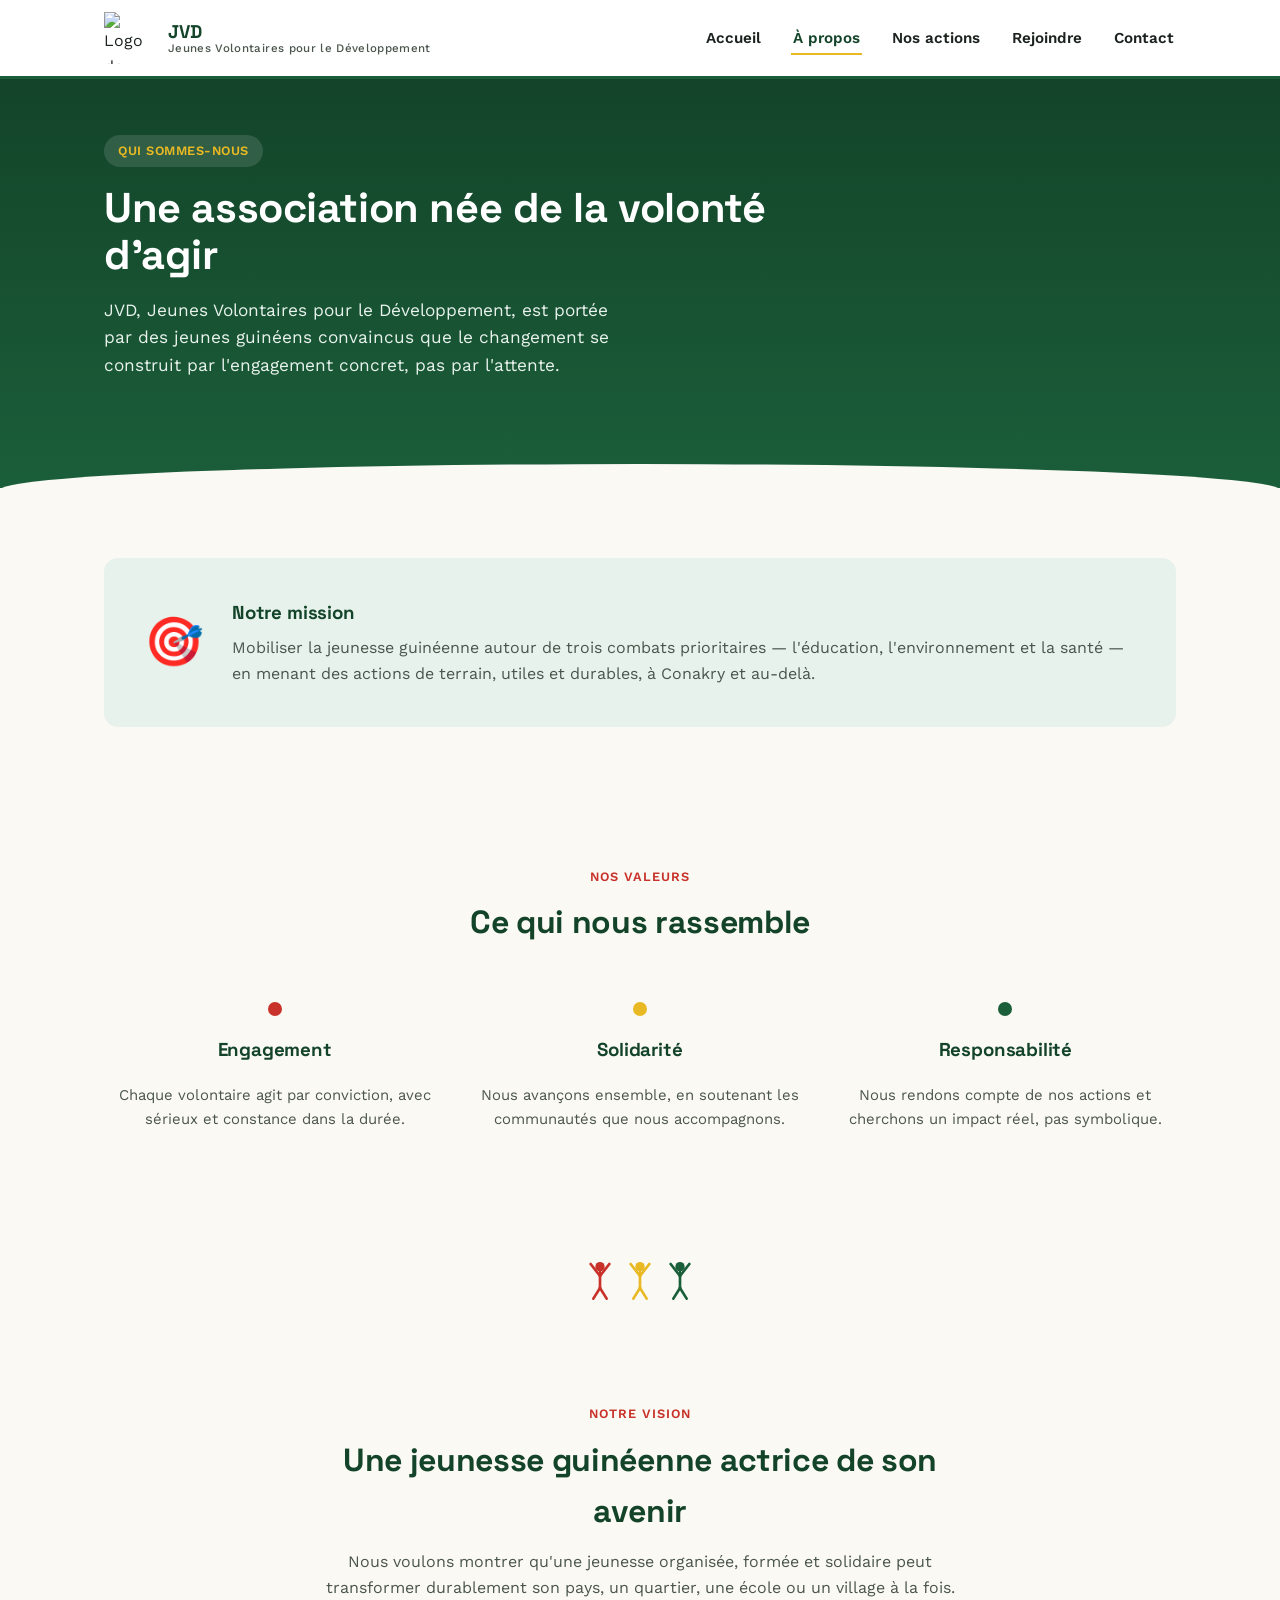
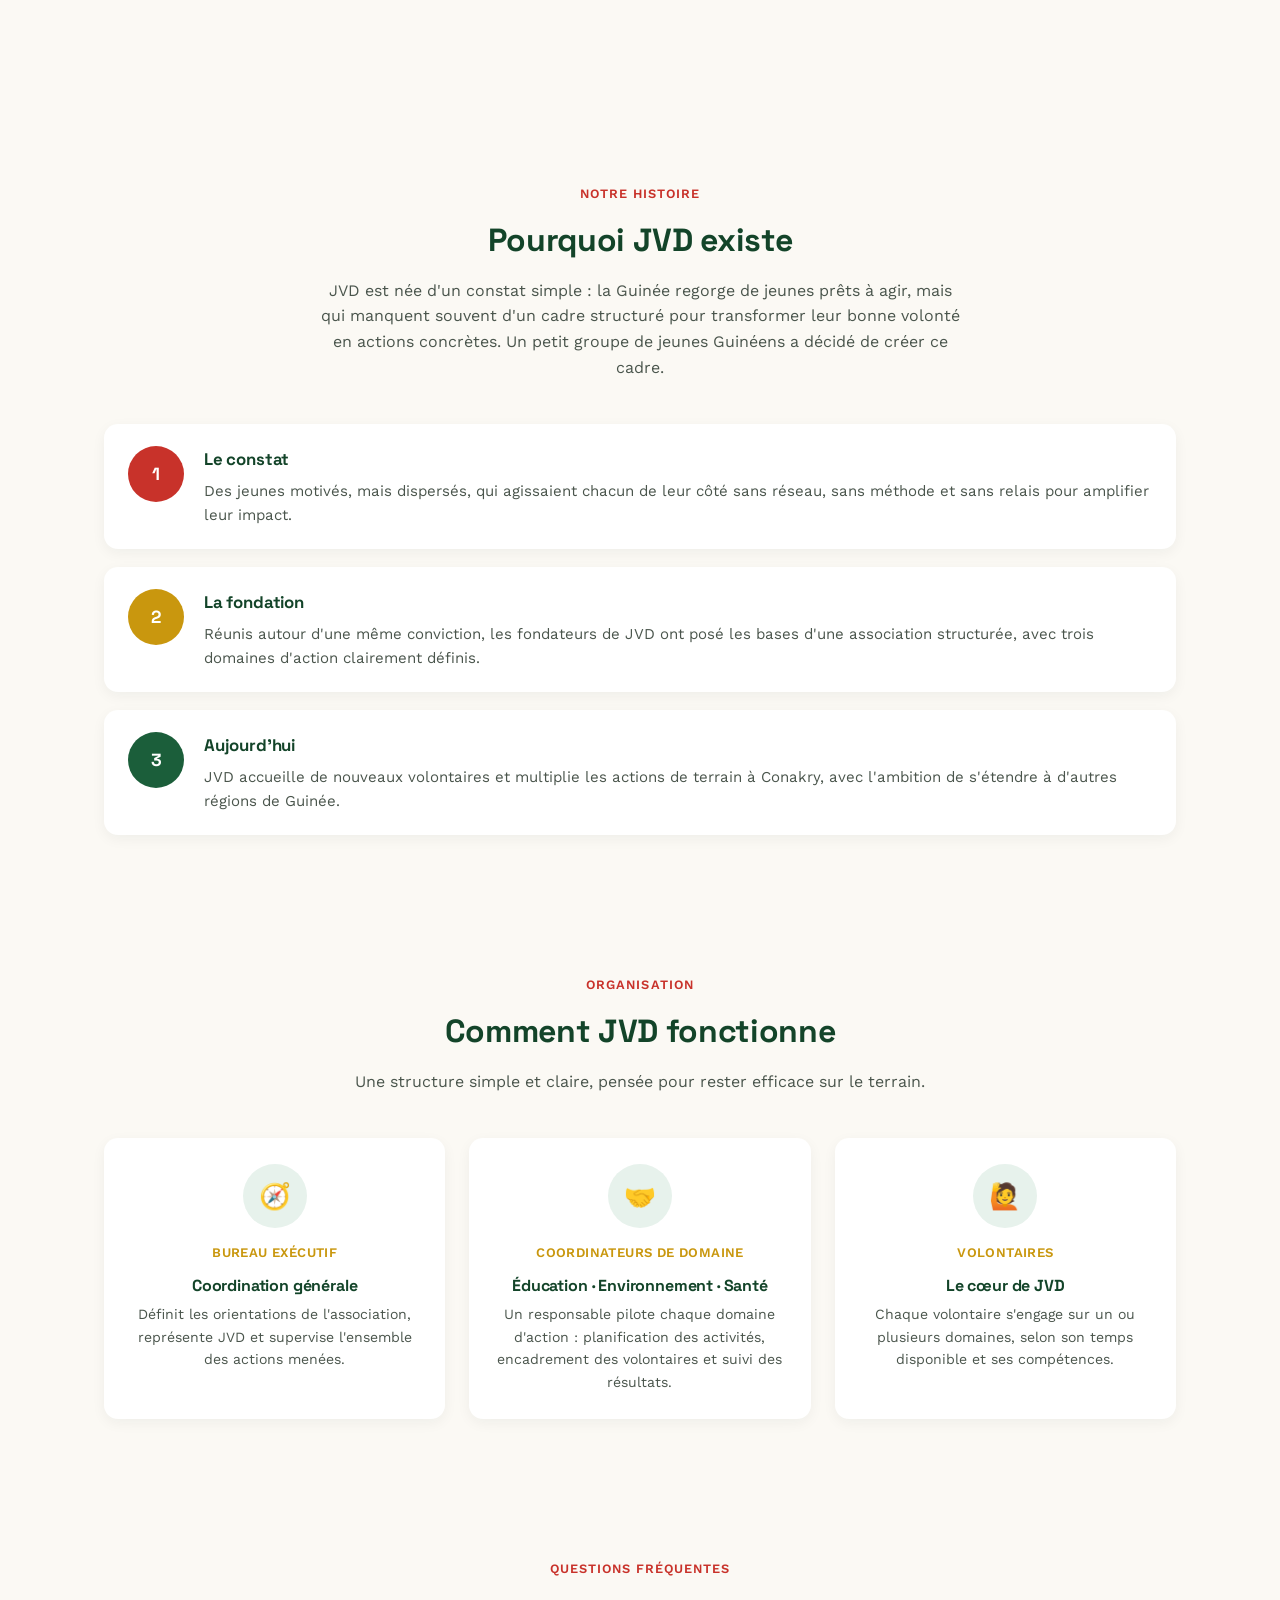
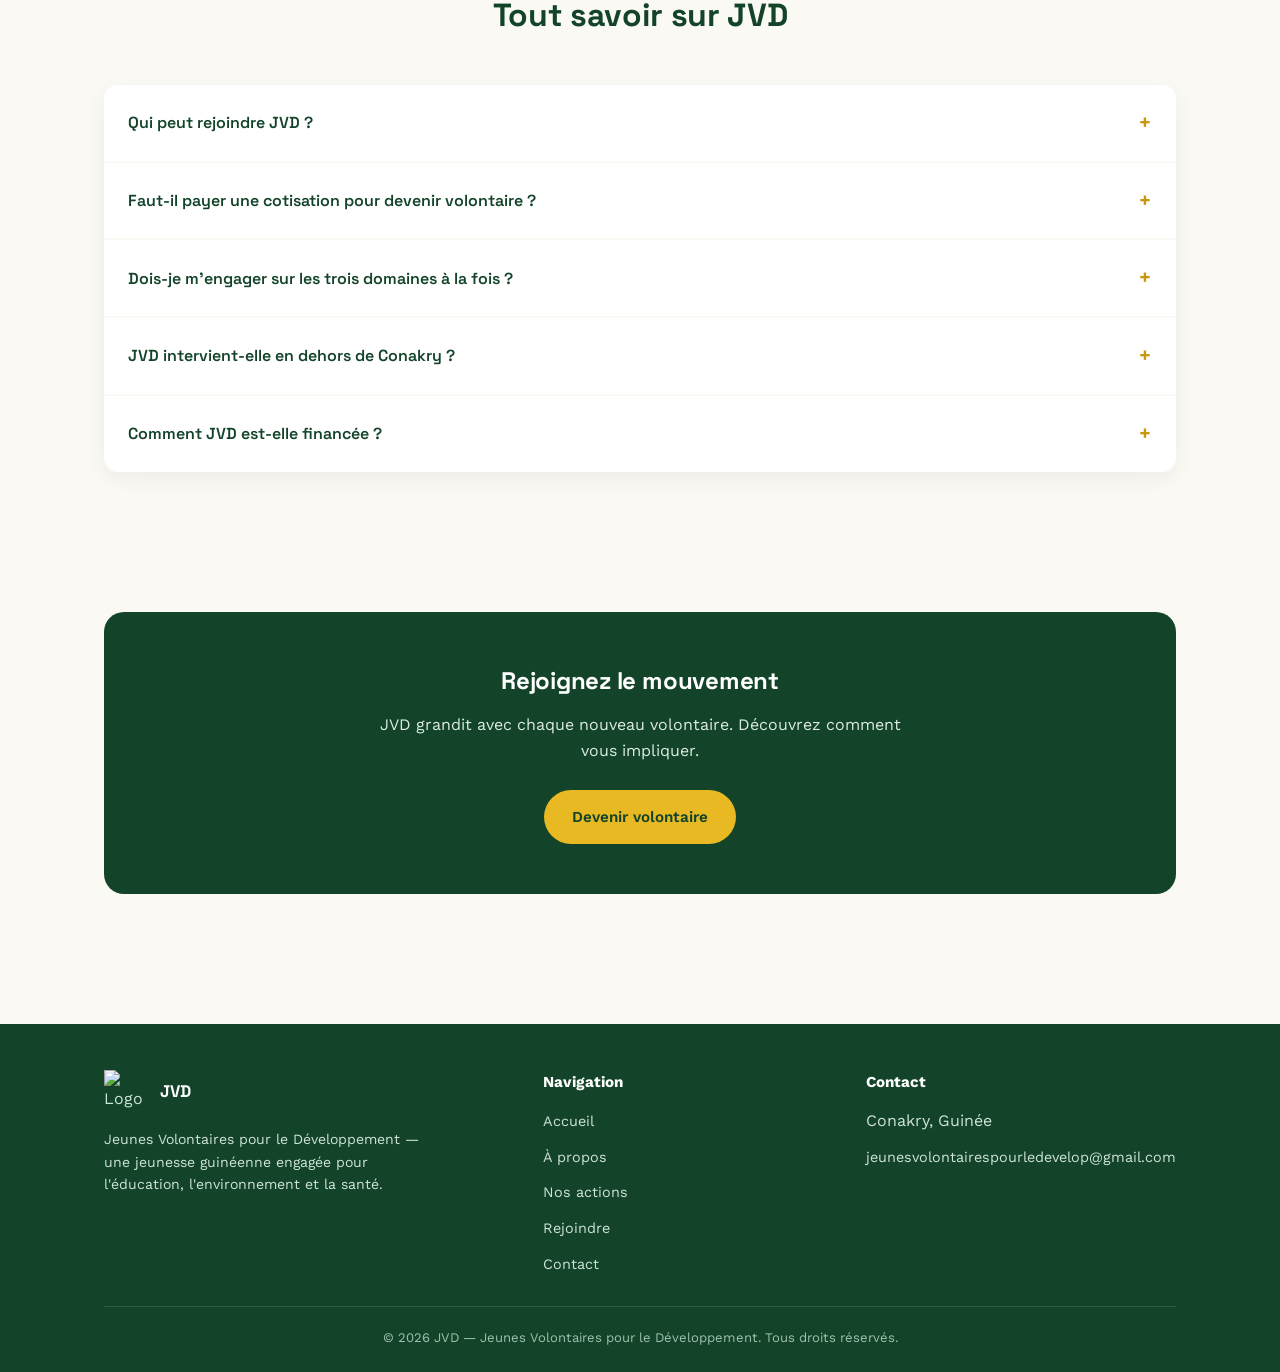
==== a-propos.html @ d4196203 "Add files via upload" ====
<!DOCTYPE html>
<html lang="fr">
<head>
<meta charset="UTF-8">
<meta name="viewport" content="width=device-width, initial-scale=1.0">
<title>À propos — JVD</title>
<meta name="description" content="Découvrez JVD, Jeunes Volontaires pour le Développement : notre mission, nos valeurs et notre vision pour la Guinée.">
<link rel="icon" href="logo.png">
<link rel="stylesheet" href="style.css">
</head>
<body>
<a href="#main" class="skip-link">Aller au contenu</a>

<header>
  <div class="nav-row">
    <a href="index.html" class="brand">
      <img src="logo.png" alt="Logo de JVD">
      <span class="brand-text">
        <span class="brand-word">JVD</span>
        <span class="brand-tag">Jeunes Volontaires pour le Développement</span>
      </span>
    </a>
    <button class="nav-toggle" aria-label="Ouvrir le menu" aria-expanded="false">
      <span></span><span></span><span></span>
    </button>
    <nav>
      <ul>
        <li><a href="index.html">Accueil</a></li>
        <li><a href="a-propos.html" aria-current="page">À propos</a></li>
        <li><a href="actions.html">Nos actions</a></li>
        <li><a href="rejoindre.html">Rejoindre</a></li>
        <li><a href="contact.html">Contact</a></li>
      </ul>
    </nav>
  </div>
</header>

<main id="main">

  <section class="hero" style="padding:56px 0 80px;">
    <div class="wrap">
      <span class="eyebrow">Qui sommes-nous</span>
      <h1 style="max-width:700px;">Une association née de la volonté d'agir</h1>
      <p class="lead">JVD, Jeunes Volontaires pour le Développement, est portée par des jeunes guinéens convaincus que le changement se construit par l'engagement concret, pas par l'attente.</p>
    </div>
  </section>

  <section>
    <div class="wrap">
      <div class="mission-strip">
        <span class="mark">🎯</span>
        <div>
          <h3 style="margin:0 0 8px;">Notre mission</h3>
          <p style="margin:0;color:var(--ink-soft);">Mobiliser la jeunesse guinéenne autour de trois combats prioritaires — l'éducation, l'environnement et la santé — en menant des actions de terrain, utiles et durables, à Conakry et au-delà.</p>
        </div>
      </div>
    </div>
  </section>

  <section>
    <div class="wrap">
      <div class="section-head">
        <span class="kicker">Nos valeurs</span>
        <h2>Ce qui nous rassemble</h2>
      </div>
      <div class="values">
        <div class="value">
          <div class="dot" style="background:var(--red);"></div>
          <h3>Engagement</h3>
          <p style="color:var(--ink-soft);font-size:.93rem;">Chaque volontaire agit par conviction, avec sérieux et constance dans la durée.</p>
        </div>
        <div class="value">
          <div class="dot" style="background:var(--gold);"></div>
          <h3>Solidarité</h3>
          <p style="color:var(--ink-soft);font-size:.93rem;">Nous avançons ensemble, en soutenant les communautés que nous accompagnons.</p>
        </div>
        <div class="value">
          <div class="dot" style="background:var(--green);"></div>
          <h3>Responsabilité</h3>
          <p style="color:var(--ink-soft);font-size:.93rem;">Nous rendons compte de nos actions et cherchons un impact réel, pas symbolique.</p>
        </div>
      </div>
    </div>
  </section>

  <div class="divider-trio">
    <svg viewBox="0 0 40 60" width="40" style="color:var(--red)"><circle cx="20" cy="10" r="7" fill="currentColor"/><g fill="none" stroke="currentColor" stroke-width="4" stroke-linecap="round"><line x1="20" y1="18" x2="20" y2="42"/><line x1="20" y1="24" x2="6" y2="6"/><line x1="20" y1="24" x2="34" y2="6"/><line x1="20" y1="42" x2="10" y2="58"/><line x1="20" y1="42" x2="30" y2="58"/></g></svg>
    <svg viewBox="0 0 40 60" width="40" style="color:var(--gold)"><circle cx="20" cy="10" r="7" fill="currentColor"/><g fill="none" stroke="currentColor" stroke-width="4" stroke-linecap="round"><line x1="20" y1="18" x2="20" y2="42"/><line x1="20" y1="24" x2="6" y2="6"/><line x1="20" y1="24" x2="34" y2="6"/><line x1="20" y1="42" x2="10" y2="58"/><line x1="20" y1="42" x2="30" y2="58"/></g></svg>
    <svg viewBox="0 0 40 60" width="40" style="color:var(--green)"><circle cx="20" cy="10" r="7" fill="currentColor"/><g fill="none" stroke="currentColor" stroke-width="4" stroke-linecap="round"><line x1="20" y1="18" x2="20" y2="42"/><line x1="20" y1="24" x2="6" y2="6"/><line x1="20" y1="24" x2="34" y2="6"/><line x1="20" y1="42" x2="10" y2="58"/><line x1="20" y1="42" x2="30" y2="58"/></g></svg>
  </div>

  <section>
    <div class="wrap">
      <div class="section-head">
        <span class="kicker">Notre vision</span>
        <h2>Une jeunesse guinéenne actrice de son avenir</h2>
        <p>Nous voulons montrer qu'une jeunesse organisée, formée et solidaire peut transformer durablement son pays, un quartier, une école ou un village à la fois.</p>
      </div>
    </div>
  </section>

  <section>
    <div class="wrap">
      <div class="section-head">
        <span class="kicker">Notre histoire</span>
        <h2>Pourquoi JVD existe</h2>
        <p>JVD est née d'un constat simple : la Guinée regorge de jeunes prêts à agir, mais qui manquent souvent d'un cadre structuré pour transformer leur bonne volonté en actions concrètes. Un petit groupe de jeunes Guinéens a décidé de créer ce cadre.</p>
      </div>
      <div class="pillars">
        <div class="pillar">
          <div class="num" style="background:var(--red);">1</div>
          <div>
            <h3>Le constat</h3>
            <p>Des jeunes motivés, mais dispersés, qui agissaient chacun de leur côté sans réseau, sans méthode et sans relais pour amplifier leur impact.</p>
          </div>
        </div>
        <div class="pillar">
          <div class="num" style="background:var(--gold-deep);">2</div>
          <div>
            <h3>La fondation</h3>
            <p>Réunis autour d'une même conviction, les fondateurs de JVD ont posé les bases d'une association structurée, avec trois domaines d'action clairement définis.</p>
          </div>
        </div>
        <div class="pillar">
          <div class="num" style="background:var(--green);">3</div>
          <div>
            <h3>Aujourd'hui</h3>
            <p>JVD accueille de nouveaux volontaires et multiplie les actions de terrain à Conakry, avec l'ambition de s'étendre à d'autres régions de Guinée.</p>
          </div>
        </div>
      </div>
    </div>
  </section>

  <section>
    <div class="wrap">
      <div class="section-head">
        <span class="kicker">Organisation</span>
        <h2>Comment JVD fonctionne</h2>
        <p>Une structure simple et claire, pensée pour rester efficace sur le terrain.</p>
      </div>
      <div class="org-grid">
        <div class="org-card">
          <div class="avatar">🧭</div>
          <span class="role">Bureau exécutif</span>
          <h3>Coordination générale</h3>
          <p>Définit les orientations de l'association, représente JVD et supervise l'ensemble des actions menées.</p>
        </div>
        <div class="org-card">
          <div class="avatar">🤝</div>
          <span class="role">Coordinateurs de domaine</span>
          <h3>Éducation · Environnement · Santé</h3>
          <p>Un responsable pilote chaque domaine d'action : planification des activités, encadrement des volontaires et suivi des résultats.</p>
        </div>
        <div class="org-card">
          <div class="avatar">🙋</div>
          <span class="role">Volontaires</span>
          <h3>Le cœur de JVD</h3>
          <p>Chaque volontaire s'engage sur un ou plusieurs domaines, selon son temps disponible et ses compétences.</p>
        </div>
      </div>
    </div>
  </section>

  <section>
    <div class="wrap">
      <div class="section-head">
        <span class="kicker">Questions fréquentes</span>
        <h2>Tout savoir sur JVD</h2>
      </div>
      <div class="faq">
        <details class="faq-item">
          <summary>Qui peut rejoindre JVD ?</summary>
          <p>Tout jeune guinéen motivé par l'engagement citoyen, quel que soit son niveau d'études ou sa profession. La motivation et la disponibilité comptent plus que le diplôme.</p>
        </details>
        <details class="faq-item">
          <summary>Faut-il payer une cotisation pour devenir volontaire ?</summary>
          <p>Rejoindre JVD repose avant tout sur l'engagement et le temps donné sur le terrain. Les modalités précises vous sont expliquées lors de votre prise de contact.</p>
        </details>
        <details class="faq-item">
          <summary>Dois-je m'engager sur les trois domaines à la fois ?</summary>
          <p>Non. Vous choisissez le ou les domaines — éducation, environnement, santé — qui correspondent le mieux à vos centres d'intérêt et à votre disponibilité.</p>
        </details>
        <details class="faq-item">
          <summary>JVD intervient-elle en dehors de Conakry ?</summary>
          <p>Nos actions démarrent à Conakry, avec l'ambition claire de s'étendre progressivement à d'autres régions de Guinée à mesure que le réseau de volontaires grandit.</p>
        </details>
        <details class="faq-item">
          <summary>Comment JVD est-elle financée ?</summary>
          <p>JVD s'appuie sur l'engagement volontaire de ses membres et sur les soutiens ponctuels de partenaires. Contactez-nous pour toute proposition de partenariat ou de soutien.</p>
        </details>
      </div>
    </div>
  </section>

  <section>
    <div class="wrap">
      <div class="cta-band">
        <h2>Rejoignez le mouvement</h2>
        <p>JVD grandit avec chaque nouveau volontaire. Découvrez comment vous impliquer.</p>
        <a href="rejoindre.html" class="btn btn-gold">Devenir volontaire</a>
      </div>
    </div>
  </section>

</main>

<footer>
  <div class="wrap">
    <div class="footer-grid">
      <div>
        <div class="footer-brand">
          <img src="logo.png" alt="Logo JVD">
          <strong style="color:#fff;font-family:'Space Grotesk';font-size:1.05rem;">JVD</strong>
        </div>
        <p style="max-width:320px;font-size:.88rem;">Jeunes Volontaires pour le Développement — une jeunesse guinéenne engagée pour l'éducation, l'environnement et la santé.</p>
      </div>
      <div>
        <h4>Navigation</h4>
        <ul>
          <li><a href="index.html">Accueil</a></li>
          <li><a href="a-propos.html">À propos</a></li>
          <li><a href="actions.html">Nos actions</a></li>
          <li><a href="rejoindre.html">Rejoindre</a></li>
        <li><a href="contact.html">Contact</a></li>
        </ul>
      </div>
      <div>
        <h4>Contact</h4>
        <ul>
          <li>Conakry, Guinée</li>
          <li><a href="mailto:jeunesvolontairespourledevelop@gmail.com">jeunesvolontairespourledevelop@gmail.com</a></li>
        </ul>
      </div>
    </div>
    <div class="footer-bottom">© 2026 JVD — Jeunes Volontaires pour le Développement. Tous droits réservés.</div>
  </div>
</footer>

<script src="script.js"></script>
</body>
</html>
---- style.css ----
/* ===========================================================
   JVD — Jeunes Volontaires pour le Développement
   Palette : vert #1B5E3A, or #E8B923, rouge #C8322A, crème #FBF9F4
   =========================================================== */

@import url('https://fonts.googleapis.com/css2?family=Space+Grotesk:wght@500;700&family=Work+Sans:wght@400;500;600&display=swap');

:root{
  --green-deep:#134429;
  --green:#1B5E3A;
  --green-tint:#E7F2EC;
  --gold:#E8B923;
  --gold-deep:#C9970E;
  --red:#C8322A;
  --cream:#FBF9F4;
  --ink:#1C231E;
  --ink-soft:#4A554C;
  --white:#FFFFFF;
  --radius:14px;
  --max:1120px;
}

*{box-sizing:border-box;}
html{scroll-behavior:smooth;}
body{
  margin:0;
  font-family:'Work Sans',sans-serif;
  color:var(--ink);
  background:var(--cream);
  line-height:1.6;
}
h1,h2,h3,.brand-word{
  font-family:'Space Grotesk',sans-serif;
  font-weight:700;
  letter-spacing:-0.01em;
  color:var(--green-deep);
}
a{color:inherit;text-decoration:none;}
img{max-width:100%;display:block;}
.wrap{max-width:var(--max);margin:0 auto;padding:0 24px;}

/* Skip link for keyboard users */
.skip-link{
  position:absolute;left:-999px;top:0;background:var(--gold);color:var(--ink);
  padding:8px 14px;border-radius:0 0 8px 0;z-index:200;
}
.skip-link:focus{left:0;}

/* ---------- Header ---------- */
header{
  background:var(--white);
  border-bottom:3px solid var(--green);
  position:sticky;top:0;z-index:100;
}
.nav-row{
  display:flex;align-items:center;justify-content:space-between;
  padding:12px 24px;max-width:var(--max);margin:0 auto;
}
.brand{display:flex;align-items:center;gap:12px;}
.brand img{height:52px;width:52px;object-fit:contain;}
.brand-text{display:flex;flex-direction:column;line-height:1.15;}
.brand-word{font-size:1.15rem;}
.brand-tag{font-size:.72rem;color:var(--ink-soft);font-weight:500;letter-spacing:.03em;}

nav ul{display:flex;gap:28px;list-style:none;margin:0;padding:0;}
nav a{
  font-weight:600;font-size:.95rem;color:var(--ink);
  padding:6px 2px;border-bottom:2px solid transparent;
  transition:border-color .15s ease, color .15s ease;
}
nav a:hover, nav a:focus, nav a[aria-current="page"]{
  border-bottom-color:var(--gold);color:var(--green-deep);
}

.nav-toggle{display:none;background:none;border:none;cursor:pointer;padding:6px;}
.nav-toggle span{display:block;width:26px;height:3px;background:var(--green-deep);margin:5px 0;border-radius:2px;}

@media (max-width:760px){
  nav{display:none;width:100%;}
  nav.open{display:block;}
  nav ul{flex-direction:column;gap:0;padding:10px 0;}
  nav a{display:block;padding:12px 4px;border-bottom:1px solid var(--green-tint);}
  .nav-toggle{display:block;}
  .nav-row{flex-wrap:wrap;}
}

/* ---------- Trio signature (les 3 volontaires) ---------- */
.trio{display:flex;gap:10px;align-items:flex-end;justify-content:center;}
.trio svg{height:34px;}
.divider-trio{display:flex;justify-content:center;padding:34px 0;}
.divider-trio svg{height:40px;}

/* ---------- Hero ---------- */
.hero{
  background:linear-gradient(180deg,var(--green-deep) 0%,var(--green) 100%);
  color:var(--white);
  padding:72px 0 90px;
  position:relative;
  overflow:hidden;
}
.hero::after{
  content:"";position:absolute;left:0;right:0;bottom:-2px;height:26px;
  background:var(--cream);
  border-radius:50% 50% 0 0 / 100% 100% 0 0;
}
.hero-grid{display:grid;grid-template-columns:1.2fr .8fr;gap:48px;align-items:center;}
.eyebrow{
  display:inline-flex;align-items:center;gap:8px;
  background:rgba(255,255,255,.12);color:var(--gold);
  padding:6px 14px;border-radius:999px;font-size:.8rem;font-weight:600;
  letter-spacing:.04em;text-transform:uppercase;margin-bottom:18px;
}
.hero h1{color:var(--white);font-size:2.6rem;line-height:1.12;margin:0 0 18px;}
.hero h1 .accent{color:var(--gold);}
.hero p.lead{font-size:1.08rem;color:#E9F3ED;max-width:520px;margin:0 0 28px;}
.hero-logo{
  background:var(--white);border-radius:24px;padding:26px;
  box-shadow:0 20px 40px rgba(0,0,0,.25);
  max-width:280px;margin:0 auto;
}

.btn-row{display:flex;gap:14px;flex-wrap:wrap;}
.btn{
  display:inline-flex;align-items:center;gap:8px;
  padding:13px 26px;border-radius:999px;font-weight:600;font-size:.95rem;
  transition:transform .15s ease, box-shadow .15s ease;
  border:2px solid transparent;
}
.btn:hover{transform:translateY(-2px);}
.btn-gold{background:var(--gold);color:var(--green-deep);}
.btn-gold:hover{box-shadow:0 10px 20px rgba(232,185,35,.35);}
.btn-outline{border-color:rgba(255,255,255,.55);color:var(--white);}
.btn-outline:hover{border-color:var(--white);}
.btn-green{background:var(--green);color:var(--white);}
.btn-green:hover{box-shadow:0 10px 20px rgba(27,94,58,.3);}

@media (max-width:760px){
  .hero-grid{grid-template-columns:1fr;}
  .hero h1{font-size:2rem;}
  .hero-logo{order:-1;max-width:180px;}
}

/* ---------- Sections generic ---------- */
section{padding:70px 0;}
.section-head{max-width:640px;margin:0 auto 44px;text-align:center;}
.section-head .kicker{
  color:var(--red);font-weight:600;font-size:.8rem;letter-spacing:.08em;
  text-transform:uppercase;display:block;margin-bottom:10px;
}
.section-head h2{font-size:2rem;margin:0 0 12px;}
.section-head p{color:var(--ink-soft);margin:0;}

/* ---------- Domain cards (3 couleurs = 3 domaines, comme le logo) ---------- */
.domains{display:grid;grid-template-columns:repeat(3,1fr);gap:26px;}
.domain-card{
  background:var(--white);border-radius:var(--radius);padding:30px 26px;
  border-top:6px solid var(--green);
  box-shadow:0 6px 20px rgba(28,35,30,.06);
}
.domain-card.red{border-top-color:var(--red);}
.domain-card.gold{border-top-color:var(--gold);}
.domain-card.green{border-top-color:var(--green);}
.domain-icon{
  width:54px;height:54px;border-radius:50%;
  display:flex;align-items:center;justify-content:center;
  margin-bottom:18px;font-size:1.5rem;
}
.domain-card.red .domain-icon{background:#FBE7E5;}
.domain-card.gold .domain-icon{background:#FCF2D9;}
.domain-card.green .domain-icon{background:var(--green-tint);}
.domain-card h3{font-size:1.15rem;margin:0 0 10px;}
.domain-card p{color:var(--ink-soft);font-size:.95rem;margin:0;}

@media (max-width:820px){.domains{grid-template-columns:1fr;}}

/* ---------- Mission strip ---------- */
.mission-strip{
  background:var(--green-tint);
  border-radius:var(--radius);
  padding:40px;
  display:grid;grid-template-columns:auto 1fr;gap:28px;align-items:center;
}
.mission-strip .mark{
  font-family:'Space Grotesk';font-size:3rem;color:var(--gold-deep);font-weight:700;
}
@media (max-width:700px){.mission-strip{grid-template-columns:1fr;text-align:center;}}

/* ---------- CTA band ---------- */
.cta-band{
  background:var(--green-deep);color:var(--white);border-radius:20px;
  padding:50px 40px;text-align:center;
}
.cta-band h2{color:var(--white);margin:0 0 12px;}
.cta-band p{color:#DDEDE4;max-width:560px;margin:0 auto 26px;}

/* ---------- Values / list ---------- */
.values{display:grid;grid-template-columns:repeat(3,1fr);gap:24px;}
.value{text-align:center;padding:10px;}
.value .dot{
  width:14px;height:14px;border-radius:50%;margin:0 auto 14px;
}
@media (max-width:820px){.values{grid-template-columns:1fr;}}

/* ---------- Timeline-ish list for approach (not numbered claim of history) ---------- */
.pillars{display:flex;flex-direction:column;gap:18px;}
.pillar{
  display:grid;grid-template-columns:56px 1fr;gap:20px;
  background:var(--white);border-radius:var(--radius);padding:22px 24px;
  box-shadow:0 4px 14px rgba(28,35,30,.05);
}
.pillar .num{
  width:56px;height:56px;border-radius:50%;display:flex;align-items:center;justify-content:center;
  font-family:'Space Grotesk';font-weight:700;color:var(--white);font-size:1.1rem;
}
.pillar h3{margin:0 0 6px;font-size:1.05rem;}
.pillar p{margin:0;color:var(--ink-soft);font-size:.94rem;}

/* ---------- Contact ---------- */
.contact-grid{display:grid;grid-template-columns:.9fr 1.1fr;gap:40px;align-items:start;}
.contact-card{
  background:var(--white);border-radius:var(--radius);padding:30px;
  box-shadow:0 6px 20px rgba(28,35,30,.06);
}
.contact-info-item{display:flex;gap:14px;margin-bottom:20px;align-items:flex-start;}
.contact-info-item .ic{
  width:40px;height:40px;border-radius:10px;background:var(--green-tint);
  display:flex;align-items:center;justify-content:center;flex-shrink:0;font-size:1.1rem;
}
.contact-info-item h3{margin:0 0 4px;font-size:.98rem;}
.contact-info-item p, .contact-info-item a{margin:0;color:var(--ink-soft);font-size:.92rem;}

form{display:flex;flex-direction:column;gap:16px;}
label{font-weight:600;font-size:.9rem;margin-bottom:6px;display:block;}
input,textarea,select{
  width:100%;padding:12px 14px;border:1.5px solid #DCE5DF;border-radius:10px;
  font-family:inherit;font-size:.95rem;background:var(--white);
}
input:focus,textarea:focus,select:focus{outline:2px solid var(--gold);border-color:var(--gold);}
.form-row{display:grid;grid-template-columns:1fr 1fr;gap:16px;}
@media (max-width:700px){.contact-grid,.form-row{grid-template-columns:1fr;}}
.note-box{
  background:#FCF2D9;border-left:4px solid var(--gold);border-radius:10px;
  padding:14px 16px;font-size:.88rem;color:var(--ink);margin-top:18px;
}

/* ---------- Footer ---------- */
footer{background:var(--green-deep);color:#CFE4D9;padding:46px 0 24px;margin-top:60px;}
.footer-grid{display:grid;grid-template-columns:1.4fr 1fr 1fr;gap:36px;margin-bottom:30px;}
footer h4{color:var(--white);font-size:.95rem;margin:0 0 14px;}
footer ul{list-style:none;padding:0;margin:0;display:flex;flex-direction:column;gap:10px;}
footer a{color:#CFE4D9;font-size:.9rem;}
footer a:hover{color:var(--gold);}
.footer-brand{display:flex;gap:12px;align-items:center;margin-bottom:14px;}
.footer-brand img{height:44px;width:44px;}
.footer-bottom{
  border-top:1px solid rgba(255,255,255,.12);padding-top:20px;
  text-align:center;font-size:.82rem;color:#9FC1AE;
}
@media (max-width:760px){.footer-grid{grid-template-columns:1fr;}}

/* ---------- FAQ ---------- */
.faq{display:flex;flex-direction:column;gap:2px;border-radius:var(--radius);overflow:hidden;box-shadow:0 6px 20px rgba(28,35,30,.06);}
.faq-item{background:var(--white);}
.faq-item summary{
  padding:20px 24px;cursor:pointer;font-weight:600;font-family:'Space Grotesk';
  color:var(--green-deep);list-style:none;display:flex;justify-content:space-between;align-items:center;gap:16px;
}
.faq-item summary::-webkit-details-marker{display:none;}
.faq-item summary::after{content:"+";font-size:1.4rem;color:var(--gold-deep);flex-shrink:0;}
.faq-item[open] summary::after{content:"–";}
.faq-item p{margin:0;padding:0 24px 20px;color:var(--ink-soft);font-size:.94rem;}

/* ---------- Organisation ---------- */
.org-grid{display:grid;grid-template-columns:repeat(3,1fr);gap:24px;}
.org-card{
  background:var(--white);border-radius:var(--radius);padding:26px;text-align:center;
  box-shadow:0 4px 14px rgba(28,35,30,.05);
}
.org-card .avatar{
  width:64px;height:64px;border-radius:50%;margin:0 auto 14px;
  display:flex;align-items:center;justify-content:center;font-size:1.6rem;
  background:var(--green-tint);
}
.org-card h3{margin:0 0 4px;font-size:1rem;}
.org-card .role{color:var(--gold-deep);font-weight:600;font-size:.82rem;text-transform:uppercase;letter-spacing:.03em;margin-bottom:10px;display:block;}
.org-card p{margin:0;color:var(--ink-soft);font-size:.88rem;}
@media (max-width:820px){.org-grid{grid-template-columns:1fr;}}

/* ---------- Steps (rejoindre) ---------- */
.steps{display:grid;grid-template-columns:repeat(4,1fr);gap:20px;counter-reset:step;}
.step{background:var(--white);border-radius:var(--radius);padding:26px 22px;box-shadow:0 4px 14px rgba(28,35,30,.05);position:relative;}
.step::before{
  counter-increment:step;content:counter(step);
  width:36px;height:36px;border-radius:50%;background:var(--green-deep);color:var(--white);
  display:flex;align-items:center;justify-content:center;font-family:'Space Grotesk';font-weight:700;
  margin-bottom:14px;
}
.step h3{margin:0 0 8px;font-size:1rem;}
.step p{margin:0;color:var(--ink-soft);font-size:.88rem;}
@media (max-width:820px){.steps{grid-template-columns:1fr 1fr;}}
@media (max-width:560px){.steps{grid-template-columns:1fr;}}

/* ---------- Criteria list ---------- */
.criteria{display:grid;grid-template-columns:1fr 1fr;gap:16px;}
.criteria li{
  list-style:none;background:var(--white);border-radius:10px;padding:16px 18px;
  display:flex;gap:12px;align-items:flex-start;box-shadow:0 3px 10px rgba(28,35,30,.05);font-size:.92rem;color:var(--ink-soft);
}
.criteria li::before{content:"✓";color:var(--green);font-weight:700;flex-shrink:0;}
.criteria{padding:0;margin:0;}
@media (max-width:700px){.criteria{grid-template-columns:1fr;}}

/* Reduced motion */
@media (prefers-reduced-motion:reduce){
  html{scroll-behavior:auto;}
  .btn:hover{transform:none;}
}
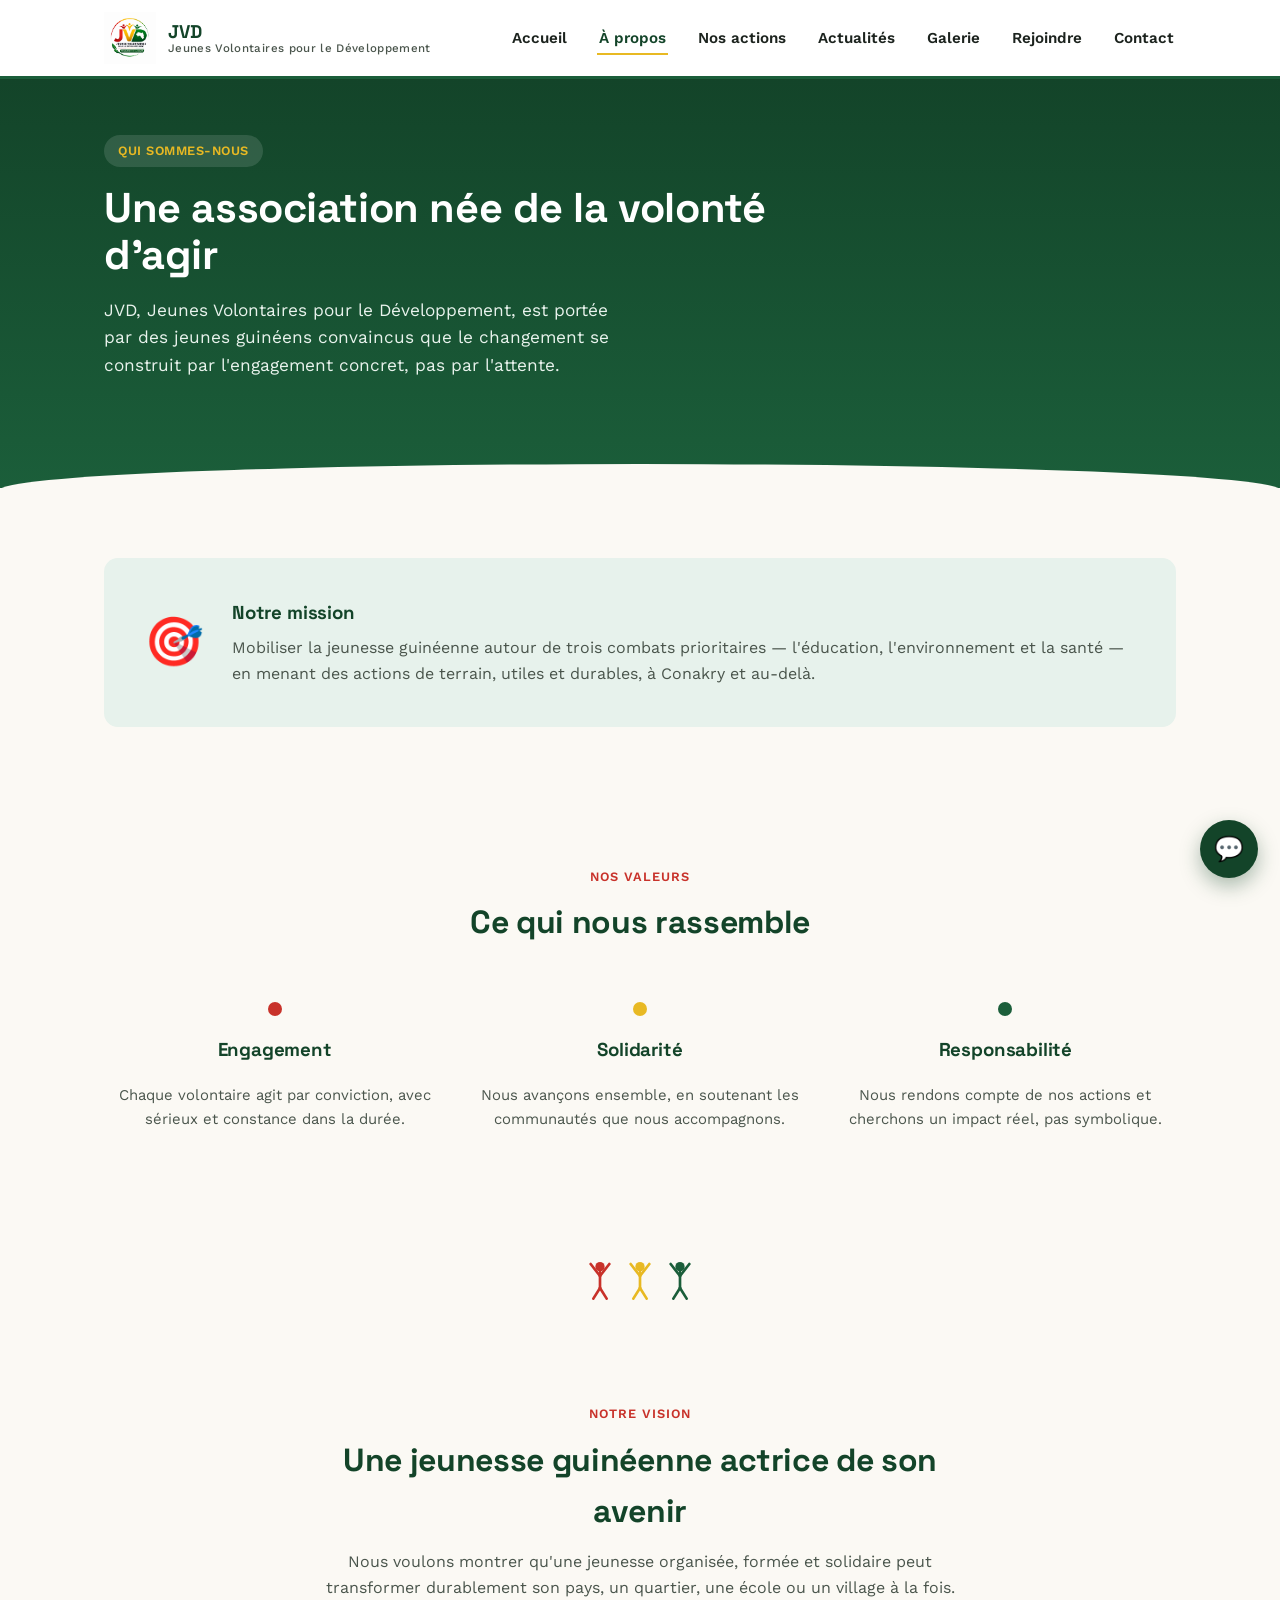
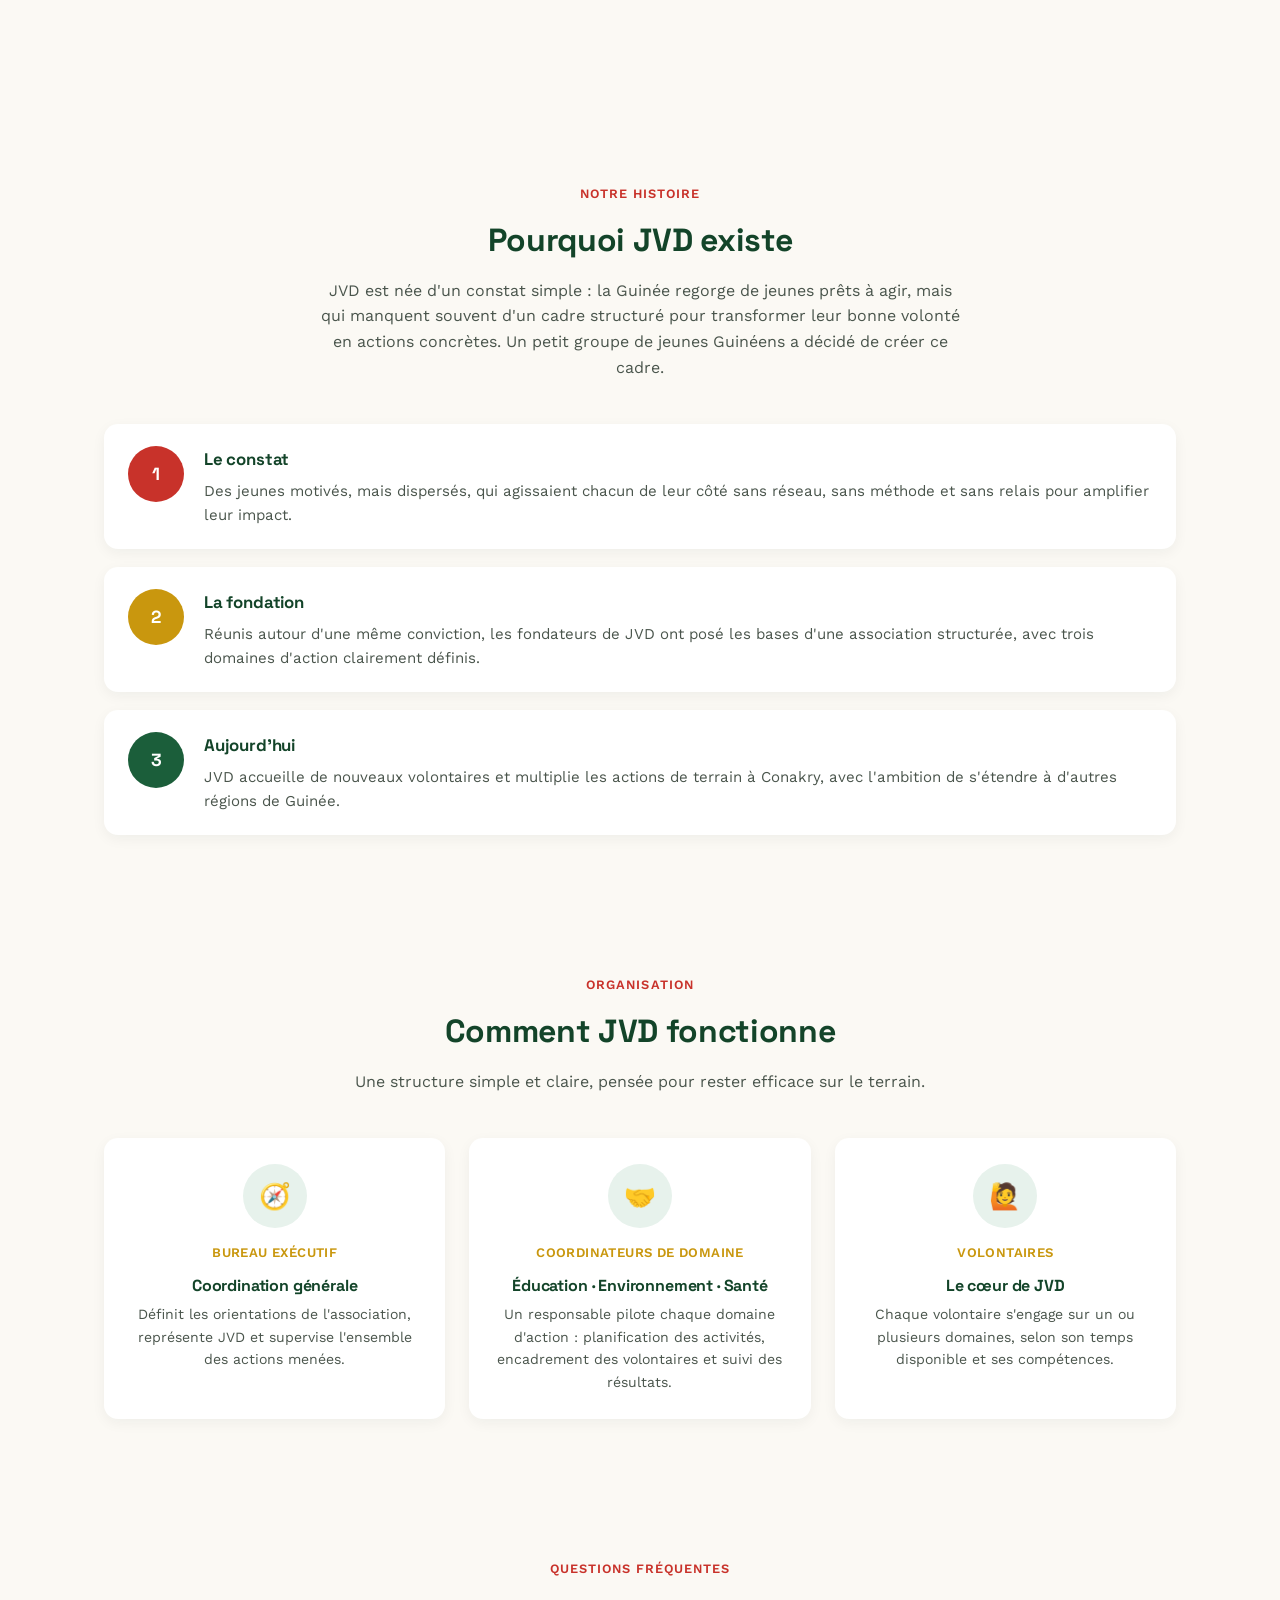
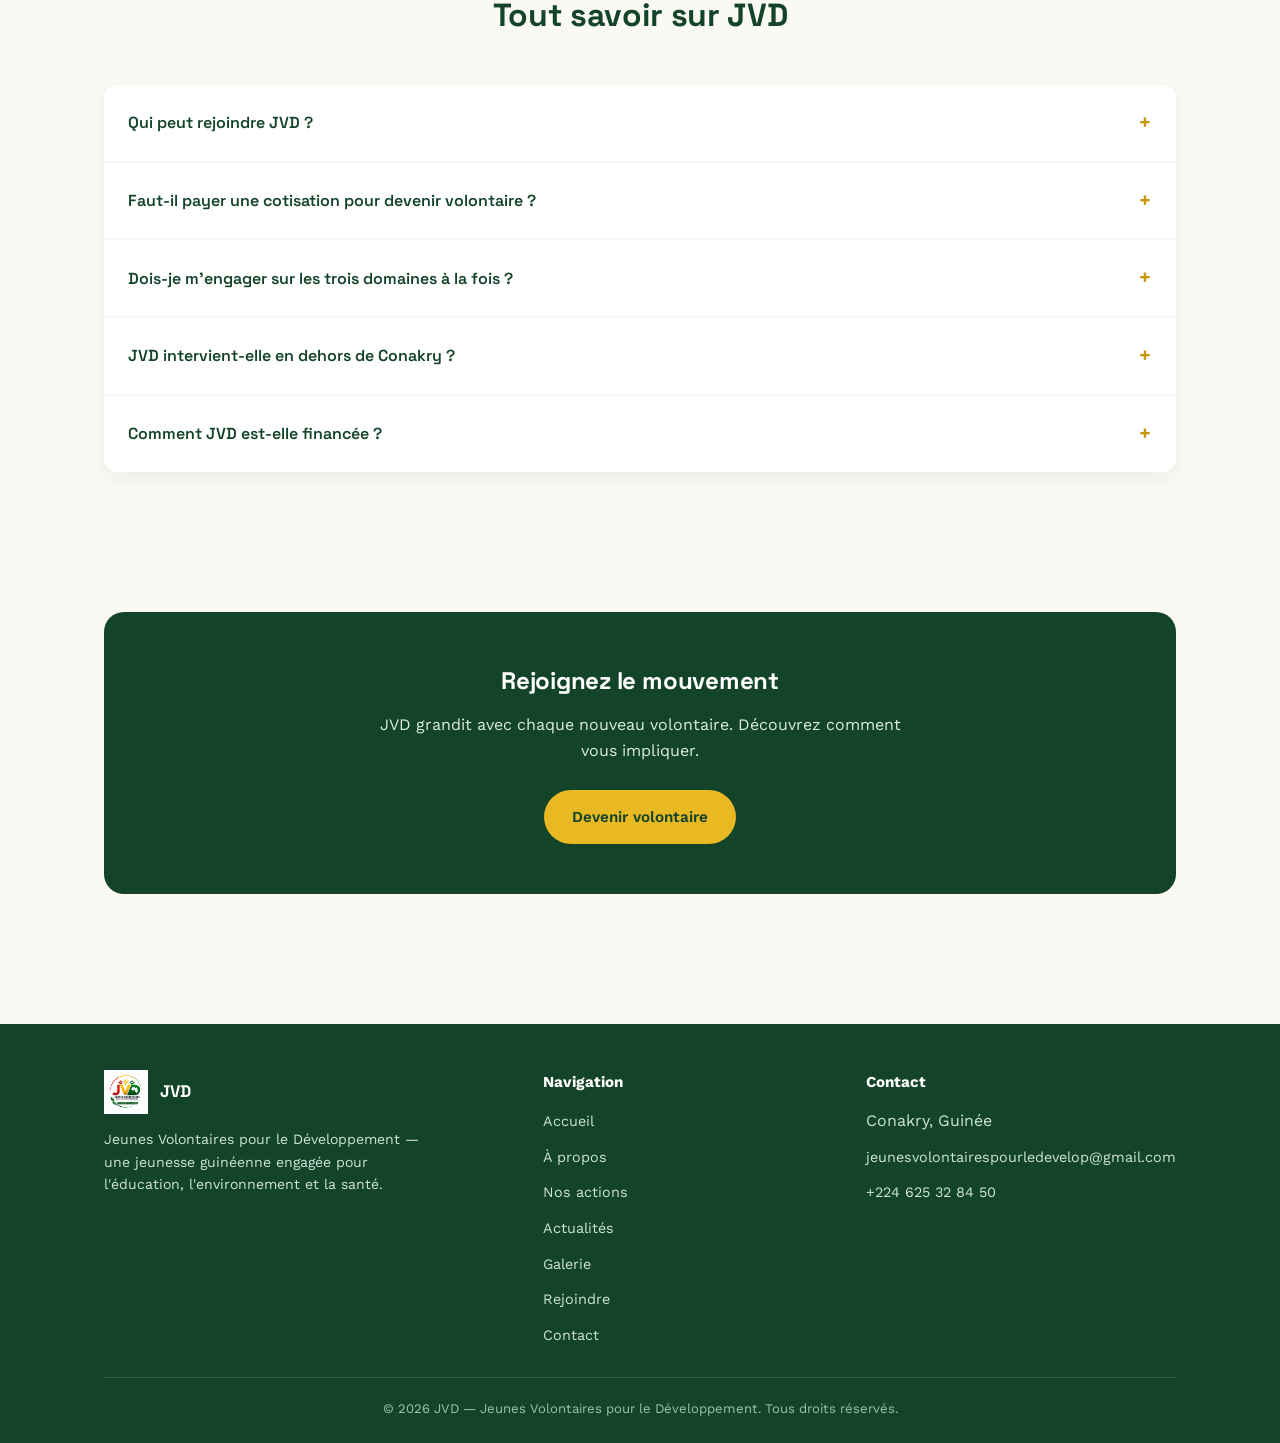
==== commit 8096aa65: "Add files via upload" ====
--- a/a-propos.html
+++ b/a-propos.html
@@ -28,6 +28,8 @@
         <li><a href="index.html">Accueil</a></li>
         <li><a href="a-propos.html" aria-current="page">À propos</a></li>
         <li><a href="actions.html">Nos actions</a></li>
+        <li><a href="actualites.html">Actualités</a></li>
+        <li><a href="galerie.html">Galerie</a></li>
         <li><a href="rejoindre.html">Rejoindre</a></li>
         <li><a href="contact.html">Contact</a></li>
       </ul>
@@ -221,7 +223,9 @@
           <li><a href="index.html">Accueil</a></li>
           <li><a href="a-propos.html">À propos</a></li>
           <li><a href="actions.html">Nos actions</a></li>
-          <li><a href="rejoindre.html">Rejoindre</a></li>
+          <li><a href="actualites.html">Actualités</a></li>
+        <li><a href="galerie.html">Galerie</a></li>
+        <li><a href="rejoindre.html">Rejoindre</a></li>
         <li><a href="contact.html">Contact</a></li>
         </ul>
       </div>
@@ -230,6 +234,7 @@
         <ul>
           <li>Conakry, Guinée</li>
           <li><a href="mailto:jeunesvolontairespourledevelop@gmail.com">jeunesvolontairespourledevelop@gmail.com</a></li>
+          <li><a href="https://wa.me/224625328450">+224 625 32 84 50</a></li>
         </ul>
       </div>
     </div>
@@ -238,5 +243,6 @@
 </footer>
 
 <script src="script.js"></script>
+<script src="assistant.js"></script>
 </body>
 </html>
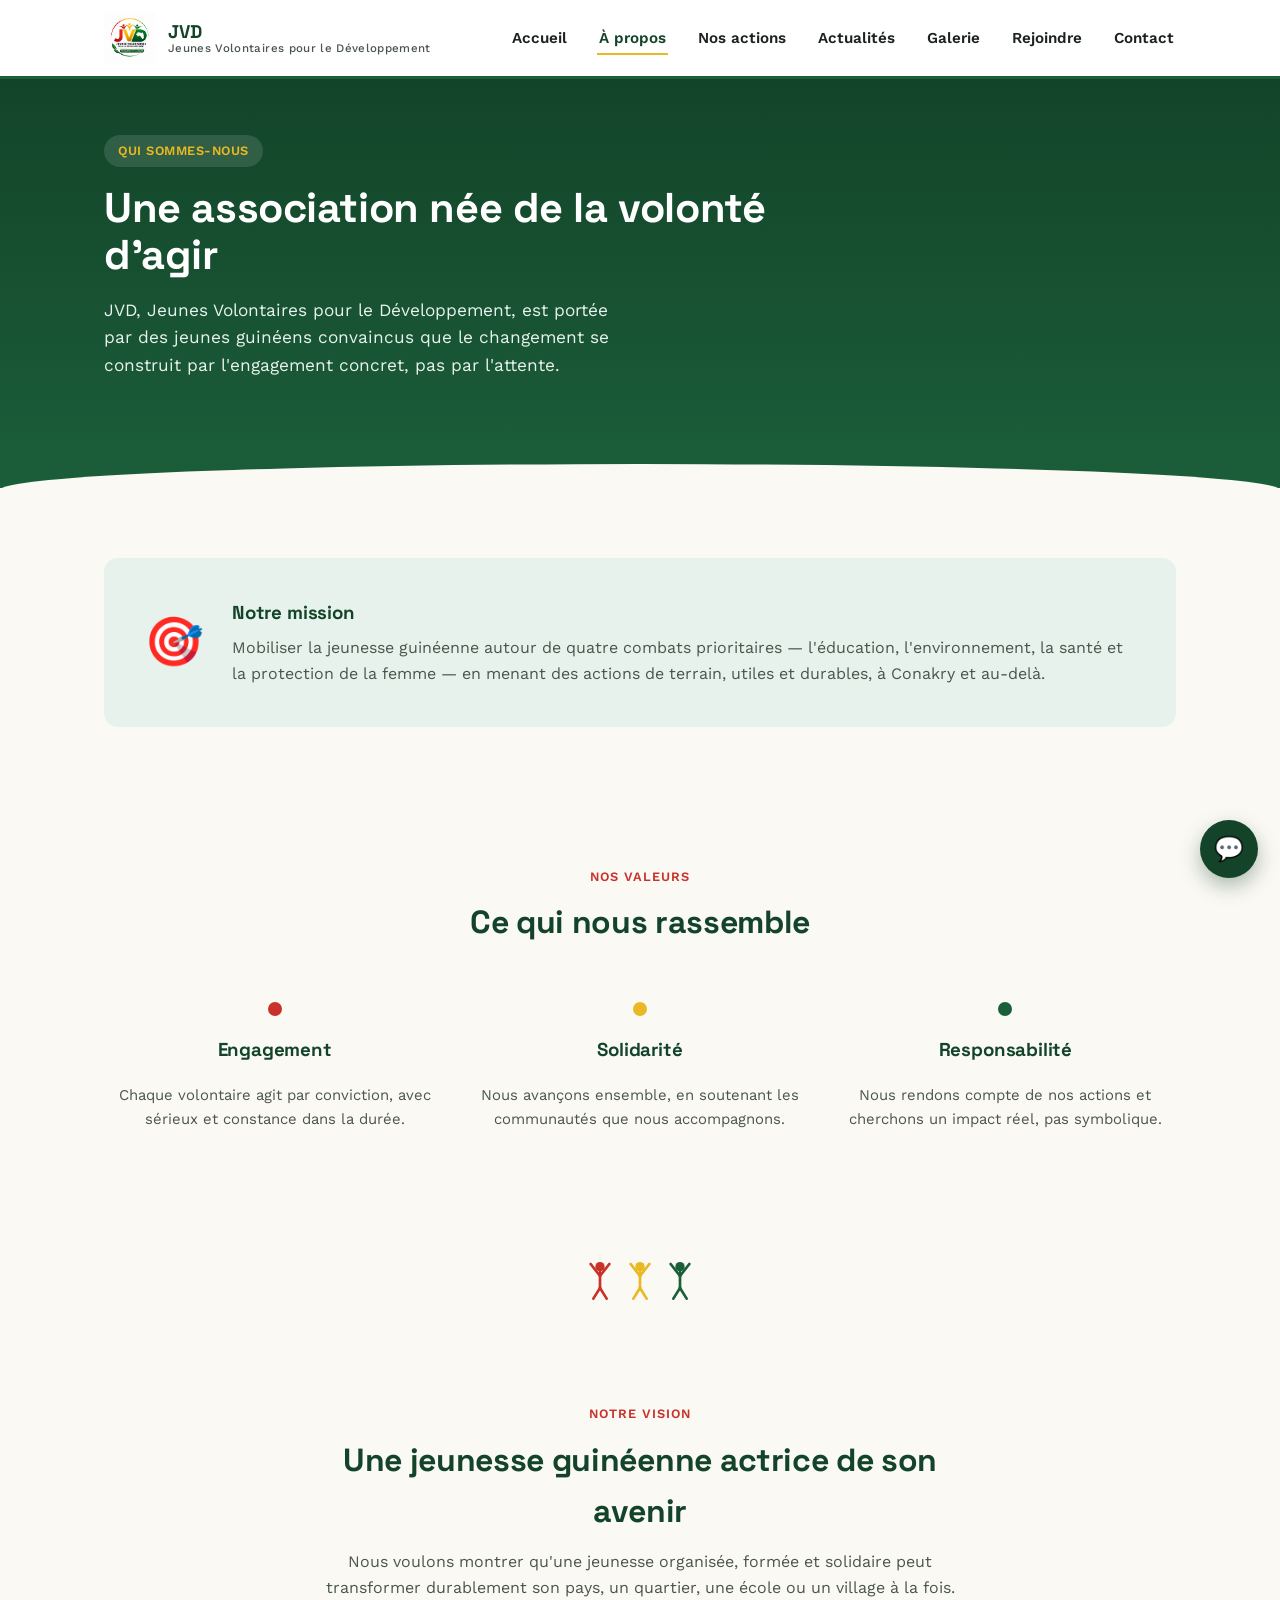
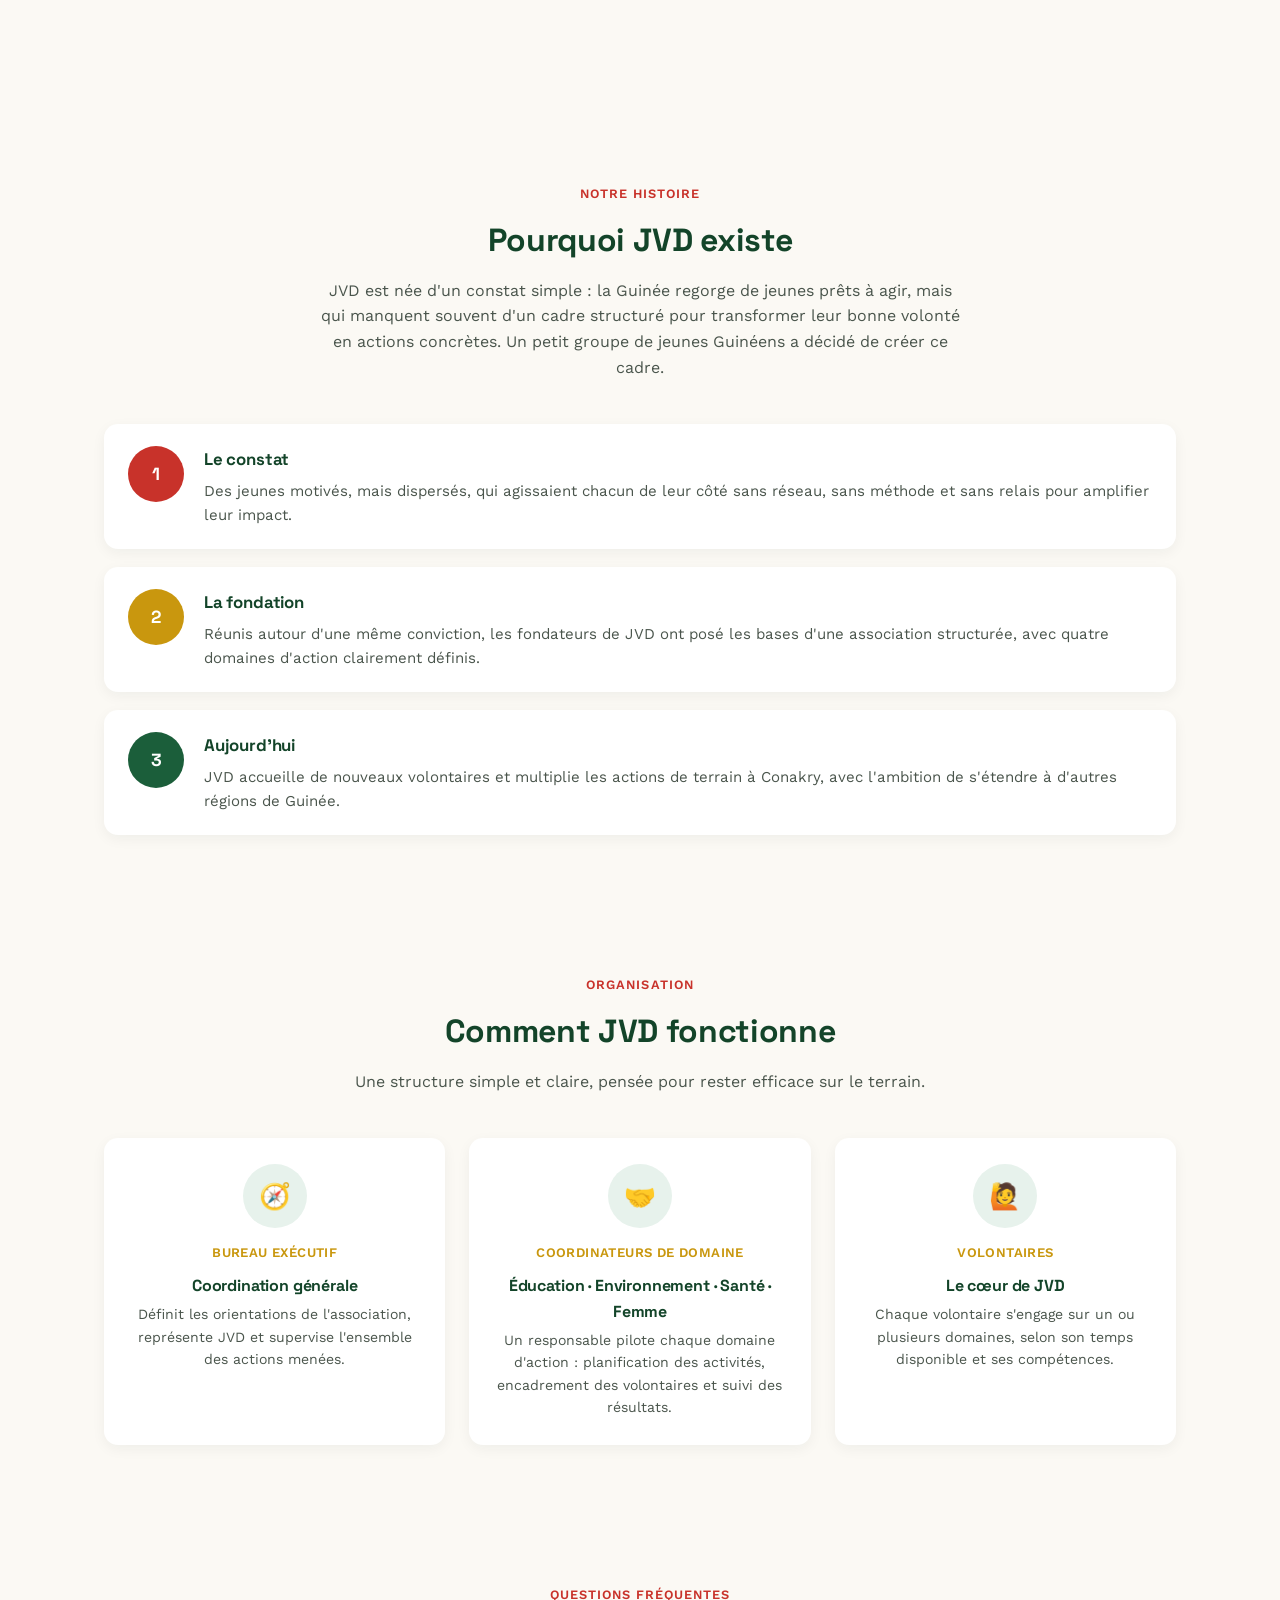
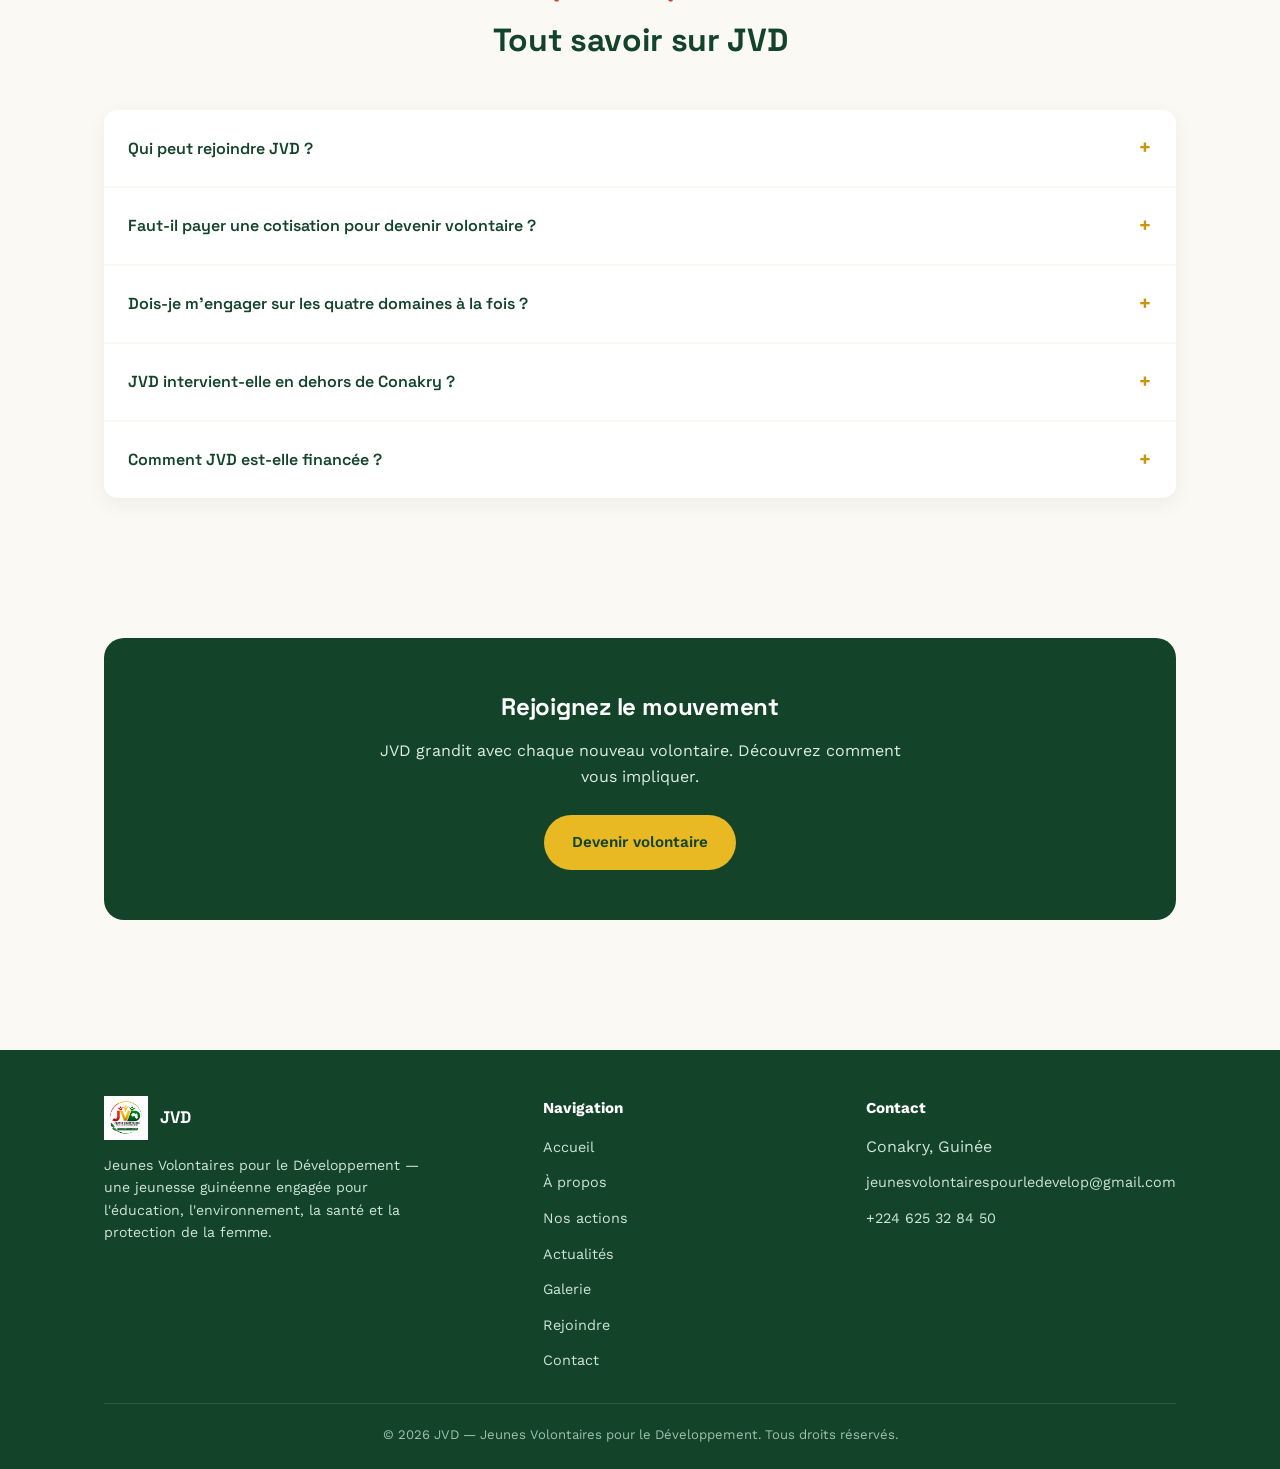
==== commit 8e132981: "Add files via upload" ====
--- a/a-propos.html
+++ b/a-propos.html
@@ -53,7 +53,7 @@
         <span class="mark">🎯</span>
         <div>
           <h3 style="margin:0 0 8px;">Notre mission</h3>
-          <p style="margin:0;color:var(--ink-soft);">Mobiliser la jeunesse guinéenne autour de trois combats prioritaires — l'éducation, l'environnement et la santé — en menant des actions de terrain, utiles et durables, à Conakry et au-delà.</p>
+          <p style="margin:0;color:var(--ink-soft);">Mobiliser la jeunesse guinéenne autour de quatre combats prioritaires — l'éducation, l'environnement, la santé et la protection de la femme — en menant des actions de terrain, utiles et durables, à Conakry et au-delà.</p>
         </div>
       </div>
     </div>
@@ -120,7 +120,7 @@
           <div class="num" style="background:var(--gold-deep);">2</div>
           <div>
             <h3>La fondation</h3>
-            <p>Réunis autour d'une même conviction, les fondateurs de JVD ont posé les bases d'une association structurée, avec trois domaines d'action clairement définis.</p>
+            <p>Réunis autour d'une même conviction, les fondateurs de JVD ont posé les bases d'une association structurée, avec quatre domaines d'action clairement définis.</p>
           </div>
         </div>
         <div class="pillar">
@@ -151,7 +151,7 @@
         <div class="org-card">
           <div class="avatar">🤝</div>
           <span class="role">Coordinateurs de domaine</span>
-          <h3>Éducation · Environnement · Santé</h3>
+          <h3>Éducation · Environnement · Santé · Femme</h3>
           <p>Un responsable pilote chaque domaine d'action : planification des activités, encadrement des volontaires et suivi des résultats.</p>
         </div>
         <div class="org-card">
@@ -180,8 +180,8 @@
           <p>Rejoindre JVD repose avant tout sur l'engagement et le temps donné sur le terrain. Les modalités précises vous sont expliquées lors de votre prise de contact.</p>
         </details>
         <details class="faq-item">
-          <summary>Dois-je m'engager sur les trois domaines à la fois ?</summary>
-          <p>Non. Vous choisissez le ou les domaines — éducation, environnement, santé — qui correspondent le mieux à vos centres d'intérêt et à votre disponibilité.</p>
+          <summary>Dois-je m'engager sur les quatre domaines à la fois ?</summary>
+          <p>Non. Vous choisissez le ou les domaines — éducation, environnement, santé, protection de la femme — qui correspondent le mieux à vos centres d'intérêt et à votre disponibilité.</p>
         </details>
         <details class="faq-item">
           <summary>JVD intervient-elle en dehors de Conakry ?</summary>
@@ -215,7 +215,7 @@
           <img src="logo.png" alt="Logo JVD">
           <strong style="color:#fff;font-family:'Space Grotesk';font-size:1.05rem;">JVD</strong>
         </div>
-        <p style="max-width:320px;font-size:.88rem;">Jeunes Volontaires pour le Développement — une jeunesse guinéenne engagée pour l'éducation, l'environnement et la santé.</p>
+        <p style="max-width:320px;font-size:.88rem;">Jeunes Volontaires pour le Développement — une jeunesse guinéenne engagée pour l'éducation, l'environnement, la santé et la protection de la femme.</p>
       </div>
       <div>
         <h4>Navigation</h4>
